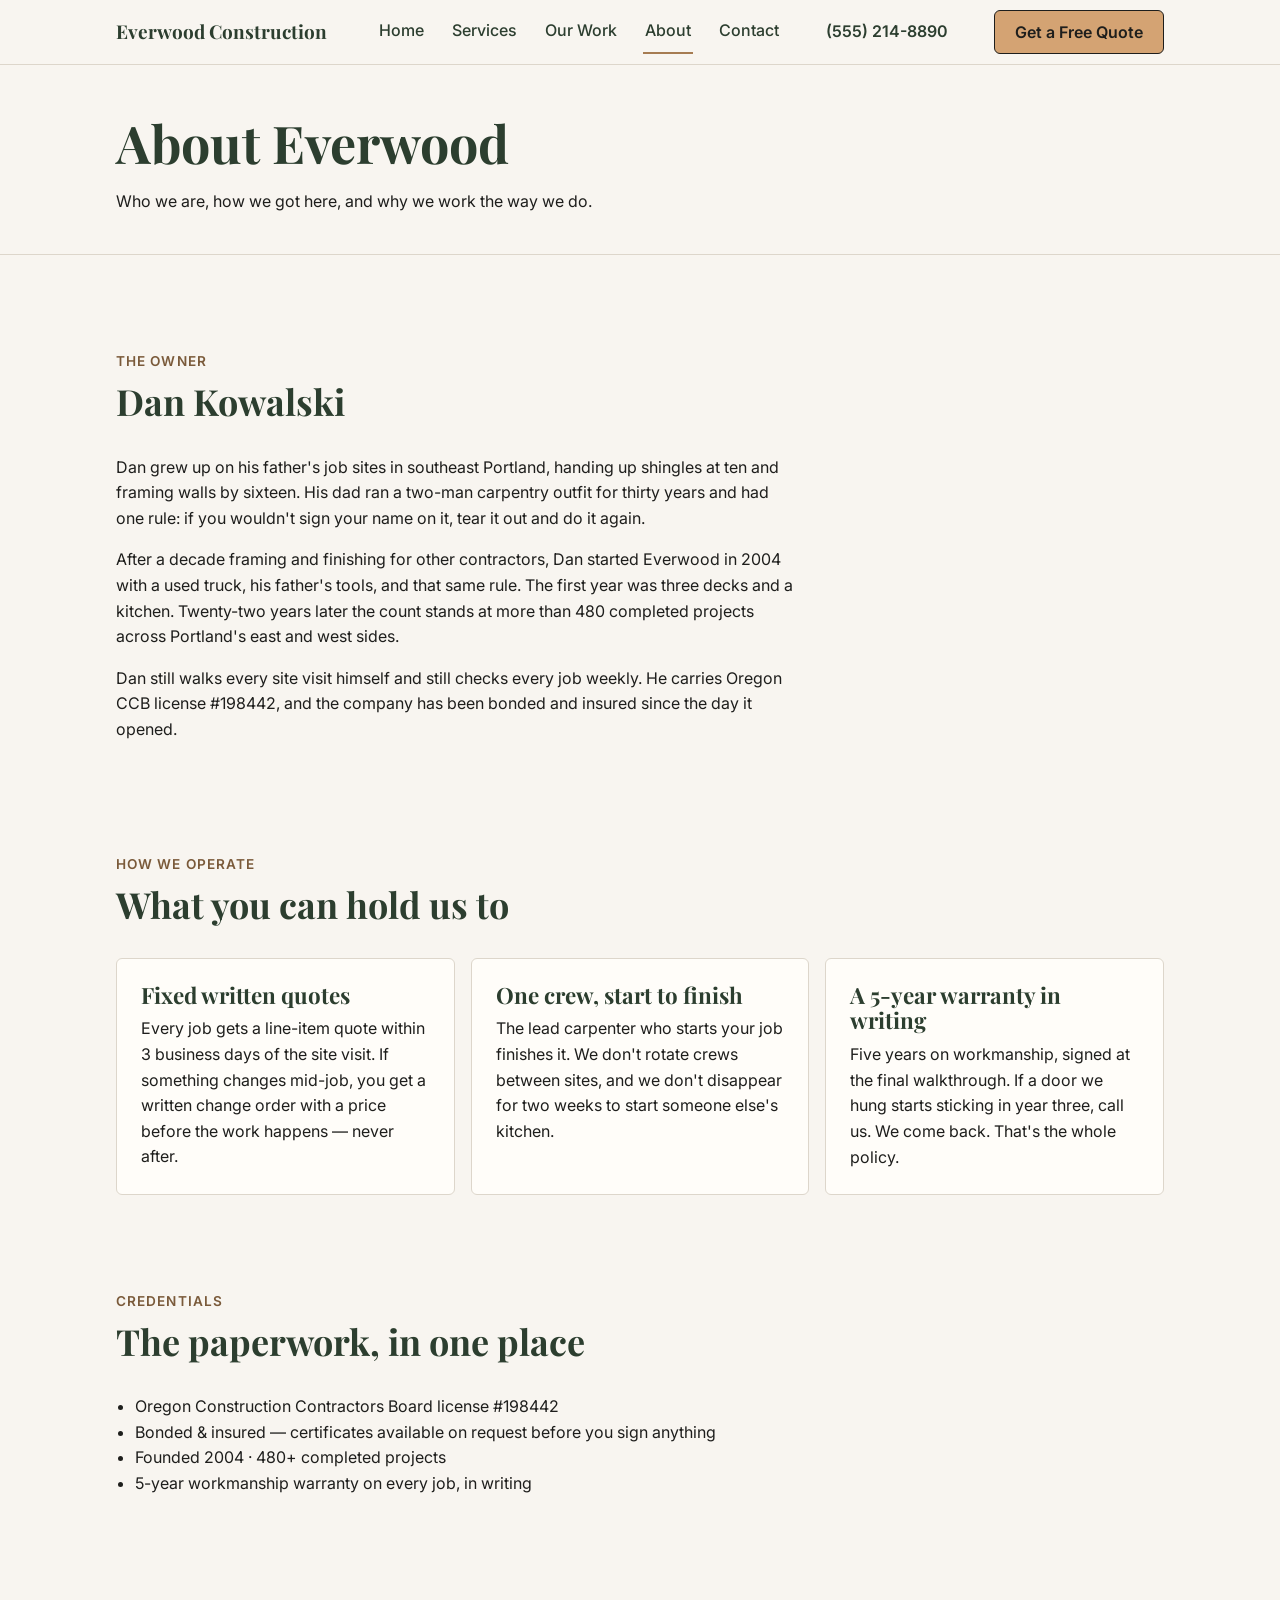
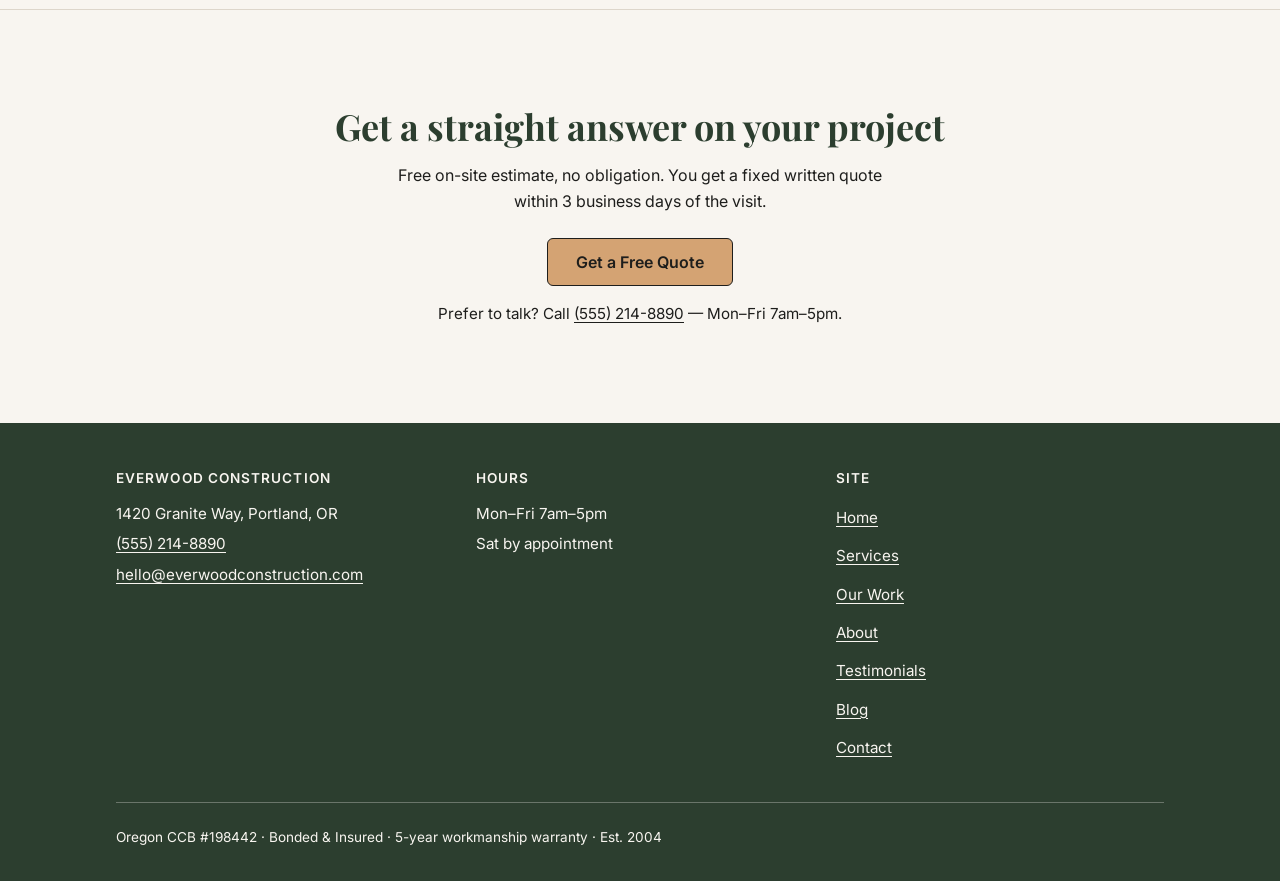
==== about.html @ 276d48b6 "Everwood Construction static site: 7 pages, design system CSS, shared JS Co-Authored-By: Claude Fabl" ====
<!DOCTYPE html>
<html lang="en">
<head>
  <meta charset="utf-8">
  <meta name="viewport" content="width=device-width, initial-scale=1">
  <title>About — Everwood Construction, Portland OR</title>
  <meta name="description" content="Everwood Construction was founded in 2004 by Dan Kowalski, a second-generation carpenter. 480+ completed projects, Oregon CCB #198442, bonded and insured.">
  <link rel="preconnect" href="https://fonts.googleapis.com">
  <link rel="preconnect" href="https://fonts.gstatic.com" crossorigin>
  <link href="https://fonts.googleapis.com/css2?family=Inter:wght@400;500;600&family=Playfair+Display:wght@700&display=swap" rel="stylesheet">
  <link rel="stylesheet" href="css/main.css">
  <script src="js/main.js" defer></script>
</head>
<body>
  <header class="site-header">
    <div class="container">
      <a class="wordmark" href="index.html" aria-label="Everwood Construction — home">
        <svg width="215" height="24" viewBox="0 0 215 24" aria-hidden="true" focusable="false"><text x="0" y="19" font-family="'Playfair Display', Georgia, serif" font-size="19" font-weight="700" fill="#2C3E2F">Everwood Construction</text></svg>
      </a>
      <nav class="main-nav" aria-label="Main">
        <a href="index.html">Home</a>
        <a href="services.html">Services</a>
        <a href="projects.html">Our Work</a>
        <a href="about.html">About</a>
        <a href="contact.html">Contact</a>
      </nav>
      <a class="header-phone" href="tel:+15552148890">(555) 214-8890</a>
      <a class="btn-primary header-cta" href="contact.html">Get a Free Quote</a>
      <button class="nav-toggle" type="button" aria-expanded="false" aria-controls="drawer" aria-label="Open menu">
        <svg width="20" height="20" viewBox="0 0 20 20" aria-hidden="true" focusable="false"><path d="M2 4h16M2 10h16M2 16h16" stroke="currentColor" stroke-width="2"/></svg>
      </button>
    </div>
    <div class="drawer" id="drawer">
      <div class="drawer-top">
        <button class="drawer-close" type="button" aria-label="Close menu">
          <svg width="20" height="20" viewBox="0 0 20 20" aria-hidden="true" focusable="false"><path d="M4 4l12 12M16 4L4 16" stroke="currentColor" stroke-width="2"/></svg>
        </button>
      </div>
      <nav aria-label="Menu">
        <a href="index.html">Home</a>
        <a href="services.html">Services</a>
        <a href="projects.html">Our Work</a>
        <a href="about.html">About</a>
        <a href="contact.html">Contact</a>
      </nav>
      <a class="drawer-phone" href="tel:+15552148890">Call (555) 214-8890</a>
    </div>
  </header>
  <main>
    <section class="page-intro">
      <div class="container">
        <h1>About Everwood</h1>
        <p>Who we are, how we got here, and why we work the way we do.</p>
      </div>
    </section>
    <section class="section">
      <div class="container">
        <div class="section-header">
          <span class="kicker">The owner</span>
          <h2>Dan Kowalski</h2>
        </div>
        <div class="fade-up" style="max-width: 68ch;">
          <p>Dan grew up on his father's job sites in southeast Portland, handing up shingles at ten and framing walls by sixteen. His dad ran a two-man carpentry outfit for thirty years and had one rule: if you wouldn't sign your name on it, tear it out and do it again.</p>
          <p>After a decade framing and finishing for other contractors, Dan started Everwood in 2004 with a used truck, his father's tools, and that same rule. The first year was three decks and a kitchen. Twenty-two years later the count stands at more than 480 completed projects across Portland's east and west sides.</p>
          <p>Dan still walks every site visit himself and still checks every job weekly. He carries Oregon CCB license #198442, and the company has been bonded and insured since the day it opened.</p>
        </div>
      </div>
    </section>
    <section class="section">
      <div class="container">
        <div class="section-header">
          <span class="kicker">How we operate</span>
          <h2>What you can hold us to</h2>
        </div>
        <div class="grid grid-3 fade-up">
          <div class="card">
            <h3>Fixed written quotes</h3>
            <p>Every job gets a line-item quote within 3 business days of the site visit. If something changes mid-job, you get a written change order with a price before the work happens — never after.</p>
          </div>
          <div class="card">
            <h3>One crew, start to finish</h3>
            <p>The lead carpenter who starts your job finishes it. We don't rotate crews between sites, and we don't disappear for two weeks to start someone else's kitchen.</p>
          </div>
          <div class="card">
            <h3>A 5-year warranty in writing</h3>
            <p>Five years on workmanship, signed at the final walkthrough. If a door we hung starts sticking in year three, call us. We come back. That's the whole policy.</p>
          </div>
        </div>
      </div>
    </section>
    <section class="section">
      <div class="container">
        <div class="section-header">
          <span class="kicker">Credentials</span>
          <h2>The paperwork, in one place</h2>
        </div>
        <ul class="fade-up">
          <li>Oregon Construction Contractors Board license #198442</li>
          <li>Bonded &amp; insured — certificates available on request before you sign anything</li>
          <li>Founded 2004 · 480+ completed projects</li>
          <li>5-year workmanship warranty on every job, in writing</li>
        </ul>
      </div>
    </section>
    <section class="quote-cta">
      <div class="container">
        <h2>Get a straight answer on your project</h2>
        <p>Free on-site estimate, no obligation. You get a fixed written quote within 3 business days of the visit.</p>
        <a class="btn-primary" href="contact.html">Get a Free Quote</a>
        <span class="phone-alt">Prefer to talk? Call <a href="tel:+15552148890">(555) 214-8890</a> — Mon–Fri 7am–5pm.</span>
      </div>
    </section>
  </main>
  <div class="action-bar">
    <a href="tel:+15552148890">Call (555) 214-8890</a>
    <a href="contact.html">Free Quote</a>
  </div>
  <footer class="site-footer">
    <div class="container">
      <div class="footer-grid">
        <div>
          <h2>Everwood Construction</h2>
          <ul>
            <li>1420 Granite Way, Portland, OR</li>
            <li><a href="tel:+15552148890">(555) 214-8890</a></li>
            <li><a href="mailto:hello@everwoodconstruction.com">hello@everwoodconstruction.com</a></li>
          </ul>
        </div>
        <div>
          <h2>Hours</h2>
          <ul>
            <li>Mon–Fri 7am–5pm</li>
            <li>Sat by appointment</li>
          </ul>
        </div>
        <nav aria-label="Footer">
          <h2>Site</h2>
          <ul>
            <li><a href="index.html">Home</a></li>
            <li><a href="services.html">Services</a></li>
            <li><a href="projects.html">Our Work</a></li>
            <li><a href="about.html">About</a></li>
            <li><a href="testimonials.html">Testimonials</a></li>
            <li><a href="blog.html">Blog</a></li>
            <li><a href="contact.html">Contact</a></li>
          </ul>
        </nav>
      </div>
      <div class="footer-legal">
        <p>Oregon CCB #198442 · Bonded &amp; Insured · 5-year workmanship warranty · Est. 2004</p>
      </div>
    </div>
  </footer>
</body>
</html>
---- css/main.css ----
/* Everwood Construction — design system
   Mobile-first. Base styles target small screens; min-width queries enhance upward. */

:root {
  --bg: #F8F5F0;
  --ink: #1E1E1C;
  --green: #2C3E2F;
  --sand: #D4A373;        /* primary CTA button only */
  --taupe: #A67C52;       /* small accents: rules, tags, hover */
  --taupe-dark: #7A5A3A;  /* taupe darkened for text-size accents (4.5:1 on bg) */
  --line: #DDD6CB;

  --space-1: 8px;
  --space-2: 16px;
  --space-3: 24px;
  --space-4: 32px;
  --space-5: 40px;
  --space-6: 48px;
  --space-7: 64px;
  --space-8: 96px;

  --font-body: "Inter", -apple-system, BlinkMacSystemFont, "Segoe UI", Roboto, Arial, sans-serif;
  --font-head: "Playfair Display", Georgia, "Times New Roman", serif;

  --max-width: 1080px;
  --header-h: 64px;
  --actionbar-h: 56px;
  --radius: 6px;
}

*,
*::before,
*::after { box-sizing: border-box; }

html {
  -webkit-text-size-adjust: 100%;
}

body {
  margin: 0;
  background: var(--bg);
  color: var(--ink);
  font-family: var(--font-body);
  font-size: 1rem;
  line-height: 1.6;
  /* Reserve space for the mobile action bar so it never covers content. */
  padding-bottom: var(--actionbar-h);
}

h1, h2, h3 {
  font-family: var(--font-head);
  font-weight: 700;
  color: var(--green);
  line-height: 1.15;
  margin: 0 0 var(--space-2);
}

h1 { font-size: clamp(1.9rem, 5.5vw + 0.5rem, 3.25rem); }
h2 { font-size: clamp(1.5rem, 3vw + 0.5rem, 2.25rem); }
h3 { font-size: clamp(1.15rem, 1.5vw + 0.5rem, 1.4rem); }

p { margin: 0 0 var(--space-2); }

a {
  color: var(--ink);
  text-decoration: underline;
  text-underline-offset: 3px;
}

a:hover { color: var(--taupe-dark); }

:focus-visible {
  outline: 3px solid var(--green);
  outline-offset: 2px;
}

ul { margin: 0 0 var(--space-2); padding-left: 1.2em; }

/* ---------- Layout ---------- */

.container {
  max-width: var(--max-width);
  margin: 0 auto;
  padding: 0 var(--space-2);
}

.section {
  padding: var(--space-7) 0;
}

.section + .section { padding-top: 0; }

.section-header {
  margin-bottom: var(--space-4);
}

.section-header .kicker {
  display: block;
  font-size: 0.85rem;
  font-weight: 600;
  letter-spacing: 0.08em;
  text-transform: uppercase;
  color: var(--taupe-dark);
  margin-bottom: var(--space-1);
}

.section-header p {
  max-width: 60ch;
  margin-bottom: 0;
}

.page-intro {
  padding: var(--space-6) 0 var(--space-5);
  border-bottom: 1px solid var(--line);
}

.page-intro p {
  margin: 0;
  max-width: 60ch;
}

/* ---------- Buttons & links ---------- */

/* The one primary CTA style sitewide. Sand appears here and nowhere else. */
.btn-primary {
  display: inline-block;
  background: var(--sand);
  color: var(--ink);
  font-family: var(--font-body);
  font-size: 1rem;
  font-weight: 600;
  line-height: 1;
  text-decoration: none;
  border: 1px solid var(--ink);
  border-radius: var(--radius);
  padding: 15px 28px;
  white-space: nowrap;
  cursor: pointer;
}

.btn-primary:hover {
  color: var(--ink);
  filter: brightness(0.94);
}

/* Secondary actions are plain underlined text links. */
.text-link {
  font-weight: 500;
  text-decoration: underline;
  text-underline-offset: 3px;
}

/* ---------- Header ---------- */

.site-header {
  position: sticky;
  top: 0;
  z-index: 40;
  background: var(--bg);
  border-bottom: 1px solid var(--line);
}

.site-header .container {
  display: flex;
  align-items: center;
  justify-content: space-between;
  gap: var(--space-2);
  min-height: var(--header-h);
}

.wordmark {
  display: inline-flex;
  align-items: center;
  min-height: 44px;
  text-decoration: none;
}

.wordmark svg { display: block; width: 172px; height: auto; }

.header-phone { display: none; }

.header-cta { display: none; }

.main-nav { display: none; }

.nav-toggle {
  display: inline-flex;
  align-items: center;
  justify-content: center;
  width: 44px;
  height: 44px;
  background: none;
  border: 1px solid var(--line);
  border-radius: var(--radius);
  cursor: pointer;
  color: var(--green);
}

/* ---------- Mobile drawer ---------- */

.drawer {
  position: fixed;
  inset: 0;
  z-index: 50;
  background: var(--green);
  display: flex;
  flex-direction: column;
  padding: var(--space-3) var(--space-2);
  transform: translateX(100%);
  transition: transform 0.25s ease;
  visibility: hidden;
}

.drawer.open {
  transform: translateX(0);
  visibility: visible;
}

.drawer-top {
  display: flex;
  justify-content: flex-end;
}

.drawer-close {
  display: inline-flex;
  align-items: center;
  justify-content: center;
  width: 44px;
  height: 44px;
  background: none;
  border: 1px solid rgba(248, 245, 240, 0.4);
  border-radius: var(--radius);
  color: var(--bg);
  cursor: pointer;
}

.drawer nav {
  flex: 1;
  display: flex;
  flex-direction: column;
  justify-content: center;
  gap: var(--space-1);
}

.drawer nav a {
  color: var(--bg);
  font-family: var(--font-head);
  font-size: 1.5rem;
  text-decoration: none;
  padding: var(--space-1) 0;
  min-height: 44px;
  display: flex;
  align-items: center;
}

.drawer nav a[aria-current="page"] {
  text-decoration: underline;
  text-underline-offset: 6px;
}

.drawer-phone {
  color: var(--bg);
  font-weight: 600;
  text-decoration: none;
  padding: var(--space-2) 0;
  min-height: 44px;
  display: flex;
  align-items: center;
  border-top: 1px solid rgba(248, 245, 240, 0.3);
}

/* ---------- Sticky bottom action bar (mobile only) ---------- */

.action-bar {
  position: fixed;
  left: 0;
  right: 0;
  bottom: 0;
  z-index: 40;
  height: var(--actionbar-h);
  display: flex;
  background: var(--green);
  border-top: 1px solid var(--line);
}

.action-bar a {
  flex: 1;
  display: flex;
  align-items: center;
  justify-content: center;
  gap: 8px;
  color: var(--bg);
  font-weight: 600;
  text-decoration: none;
  min-height: 44px;
}

.action-bar a + a {
  border-left: 1px solid rgba(248, 245, 240, 0.3);
}

/* ---------- Hero ---------- */

.hero {
  padding: var(--space-5) 0 var(--space-4);
}

.hero p {
  max-width: 55ch;
  font-size: 1.05rem;
  margin-bottom: var(--space-3);
}

.hero-actions {
  display: flex;
  flex-wrap: wrap;
  align-items: center;
  gap: var(--space-2);
}

.trust-bar {
  border-top: 1px solid var(--line);
  border-bottom: 1px solid var(--line);
  padding: var(--space-2) 0;
  font-size: 0.9rem;
  font-weight: 500;
}

/* ---------- Cards & grids ---------- */

.grid {
  display: grid;
  gap: var(--space-2);
  grid-template-columns: 1fr;
}

.card {
  background: #FFFDF9;
  border: 1px solid var(--line);
  border-radius: var(--radius);
  padding: var(--space-3);
}

.card h3 { margin-bottom: var(--space-1); }

.card h2 {
  font-size: clamp(1.15rem, 1.5vw + 0.5rem, 1.4rem);
  margin-bottom: var(--space-1);
}

.card p:last-child { margin-bottom: 0; }

.card .meta {
  font-size: 0.85rem;
  font-weight: 600;
  color: var(--taupe-dark);
  margin-bottom: var(--space-1);
}

.tag {
  display: inline-block;
  font-size: 0.8rem;
  font-weight: 600;
  color: var(--taupe-dark);
  border: 1px solid var(--taupe);
  border-radius: var(--radius);
  padding: 2px 10px;
  margin-bottom: var(--space-1);
}

/* ---------- Steps (How We Work) ---------- */

.steps {
  list-style: none;
  padding: 0;
  margin: 0;
  display: grid;
  gap: var(--space-2);
  counter-reset: step;
}

.steps li {
  counter-increment: step;
  border: 1px solid var(--line);
  border-radius: var(--radius);
  padding: var(--space-3);
  background: #FFFDF9;
}

.steps li::before {
  content: counter(step);
  display: block;
  font-family: var(--font-head);
  font-size: 1.4rem;
  font-weight: 700;
  color: var(--taupe-dark);
  margin-bottom: var(--space-1);
}

.steps h3 { margin-bottom: 4px; }

.steps .timeframe {
  font-size: 0.85rem;
  font-weight: 600;
  color: var(--taupe-dark);
  display: block;
  margin-bottom: var(--space-1);
}

.steps p:last-child { margin-bottom: 0; }

/* ---------- Testimonials ---------- */

.testimonial {
  border-left: 3px solid var(--taupe);
  padding: var(--space-1) 0 var(--space-1) var(--space-3);
  margin: 0 0 var(--space-3);
}

.testimonial blockquote {
  margin: 0 0 var(--space-1);
  font-size: 1.05rem;
}

.testimonial cite {
  font-style: normal;
  font-size: 0.9rem;
  font-weight: 600;
  color: var(--taupe-dark);
}

/* ---------- FAQ ---------- */

.faq details {
  border: 1px solid var(--line);
  border-radius: var(--radius);
  background: #FFFDF9;
  margin-bottom: var(--space-1);
}

.faq summary {
  cursor: pointer;
  font-weight: 600;
  padding: var(--space-2) var(--space-3);
  min-height: 44px;
  list-style-position: outside;
}

.faq summary:hover { color: var(--taupe-dark); }

.faq details > div {
  padding: 0 var(--space-3) var(--space-2);
}

.faq details > div p:last-child { margin-bottom: 0; }

/* ---------- Forms ---------- */

.form-field {
  margin-bottom: var(--space-3);
}

.form-field label {
  display: block;
  font-weight: 600;
  margin-bottom: 6px;
}

.form-field input,
.form-field select,
.form-field textarea {
  width: 100%;
  font-family: var(--font-body);
  font-size: 1rem; /* ≥16px so iOS never auto-zooms */
  color: var(--ink);
  background: #FFFDF9;
  border: 1px solid var(--line);
  border-radius: var(--radius);
  padding: 12px;
  min-height: 44px;
}

.form-field textarea { min-height: 140px; resize: vertical; }

.form-field .error {
  display: none;
  color: #8A2B1D;
  font-size: 0.9rem;
  font-weight: 500;
  margin-top: 4px;
}

.form-field.invalid .error { display: block; }

.form-field.invalid input,
.form-field.invalid select,
.form-field.invalid textarea {
  border-color: #8A2B1D;
}

.form-confirmation {
  border: 1px solid var(--green);
  border-radius: var(--radius);
  background: #FFFDF9;
  padding: var(--space-4);
}

.form-confirmation h3 { margin-bottom: var(--space-1); }
.form-confirmation p:last-child { margin-bottom: 0; }

/* ---------- Quote CTA block ---------- */

.quote-cta {
  border-top: 1px solid var(--line);
  padding: var(--space-7) 0;
  text-align: center;
}

.quote-cta p {
  max-width: 50ch;
  margin: 0 auto var(--space-3);
}

.quote-cta .phone-alt {
  display: block;
  margin-top: var(--space-2);
  font-size: 0.95rem;
}

/* ---------- Footer ---------- */

.site-footer {
  background: var(--green);
  color: var(--bg);
  padding: var(--space-6) 0 var(--space-4);
  font-size: 0.95rem;
}

.site-footer a {
  color: var(--bg);
}

.site-footer a:hover { opacity: 0.85; }

.footer-grid {
  display: grid;
  gap: var(--space-4);
  grid-template-columns: 1fr;
  margin-bottom: var(--space-4);
}

.site-footer h2 {
  color: var(--bg);
  font-family: var(--font-body);
  font-size: 0.85rem;
  font-weight: 600;
  letter-spacing: 0.08em;
  text-transform: uppercase;
  margin-bottom: var(--space-2);
}

.site-footer ul {
  list-style: none;
  padding: 0;
  margin: 0;
}

.site-footer li { margin-bottom: 6px; }

.site-footer nav a {
  display: inline-flex;
  align-items: center;
  min-height: 32px;
  padding: 4px 0;
}

.footer-legal {
  border-top: 1px solid rgba(248, 245, 240, 0.3);
  padding-top: var(--space-3);
  font-size: 0.85rem;
}

.footer-legal p { margin: 0; }

/* ---------- Blog articles ---------- */

.post {
  border-top: 1px solid var(--line);
  padding: var(--space-6) 0;
  max-width: 68ch;
}

.post:first-of-type { border-top: none; }

.post .post-date {
  font-size: 0.85rem;
  font-weight: 600;
  color: var(--taupe-dark);
  display: block;
  margin-bottom: var(--space-1);
}

/* ---------- Fade-up animation (the one animation) ---------- */

@media (prefers-reduced-motion: no-preference) {
  .fade-up {
    opacity: 0;
    transform: translateY(16px);
    transition: opacity 0.5s ease, transform 0.5s ease;
  }

  .fade-up.visible {
    opacity: 1;
    transform: none;
  }
}

@media (prefers-reduced-motion: reduce) {
  .drawer { transition: none; }
}

/* ---------- Tablet and up ---------- */

@media (min-width: 768px) {
  body { padding-bottom: 0; }

  .action-bar { display: none; }

  .nav-toggle { display: none; }

  .main-nav {
    display: flex;
    align-items: center;
    gap: var(--space-2);
  }

  .main-nav a {
    color: var(--green);
    font-weight: 500;
    text-decoration: none;
    white-space: nowrap;
    display: inline-flex;
    align-items: center;
    min-height: 44px;
    padding: 0 2px;
    border-bottom: 2px solid transparent;
  }

  .main-nav a:hover {
    color: var(--taupe-dark);
  }

  .main-nav a[aria-current="page"] {
    border-bottom-color: var(--taupe);
  }

  .header-cta { display: inline-block; padding: 13px 20px; }

  .grid-2 { grid-template-columns: repeat(2, 1fr); }
  .grid-3 { grid-template-columns: repeat(3, 1fr); }

  .steps { grid-template-columns: repeat(2, 1fr); }

  .footer-grid { grid-template-columns: repeat(3, 1fr); }

  .hero { padding: var(--space-7) 0 var(--space-6); }
}

/* ---------- Desktop ---------- */

@media (min-width: 1080px) {
  .section { padding: var(--space-8) 0; }

  .section + .section { padding-top: 0; }

  .header-phone {
    display: inline-flex;
    align-items: center;
    min-height: 44px;
    color: var(--green);
    font-weight: 600;
    text-decoration: none;
    white-space: nowrap;
  }

  .wordmark svg { width: 215px; }

  .main-nav { gap: var(--space-3); }

  .steps { grid-template-columns: repeat(4, 1fr); }

  .quote-cta { padding: var(--space-8) 0; }
}
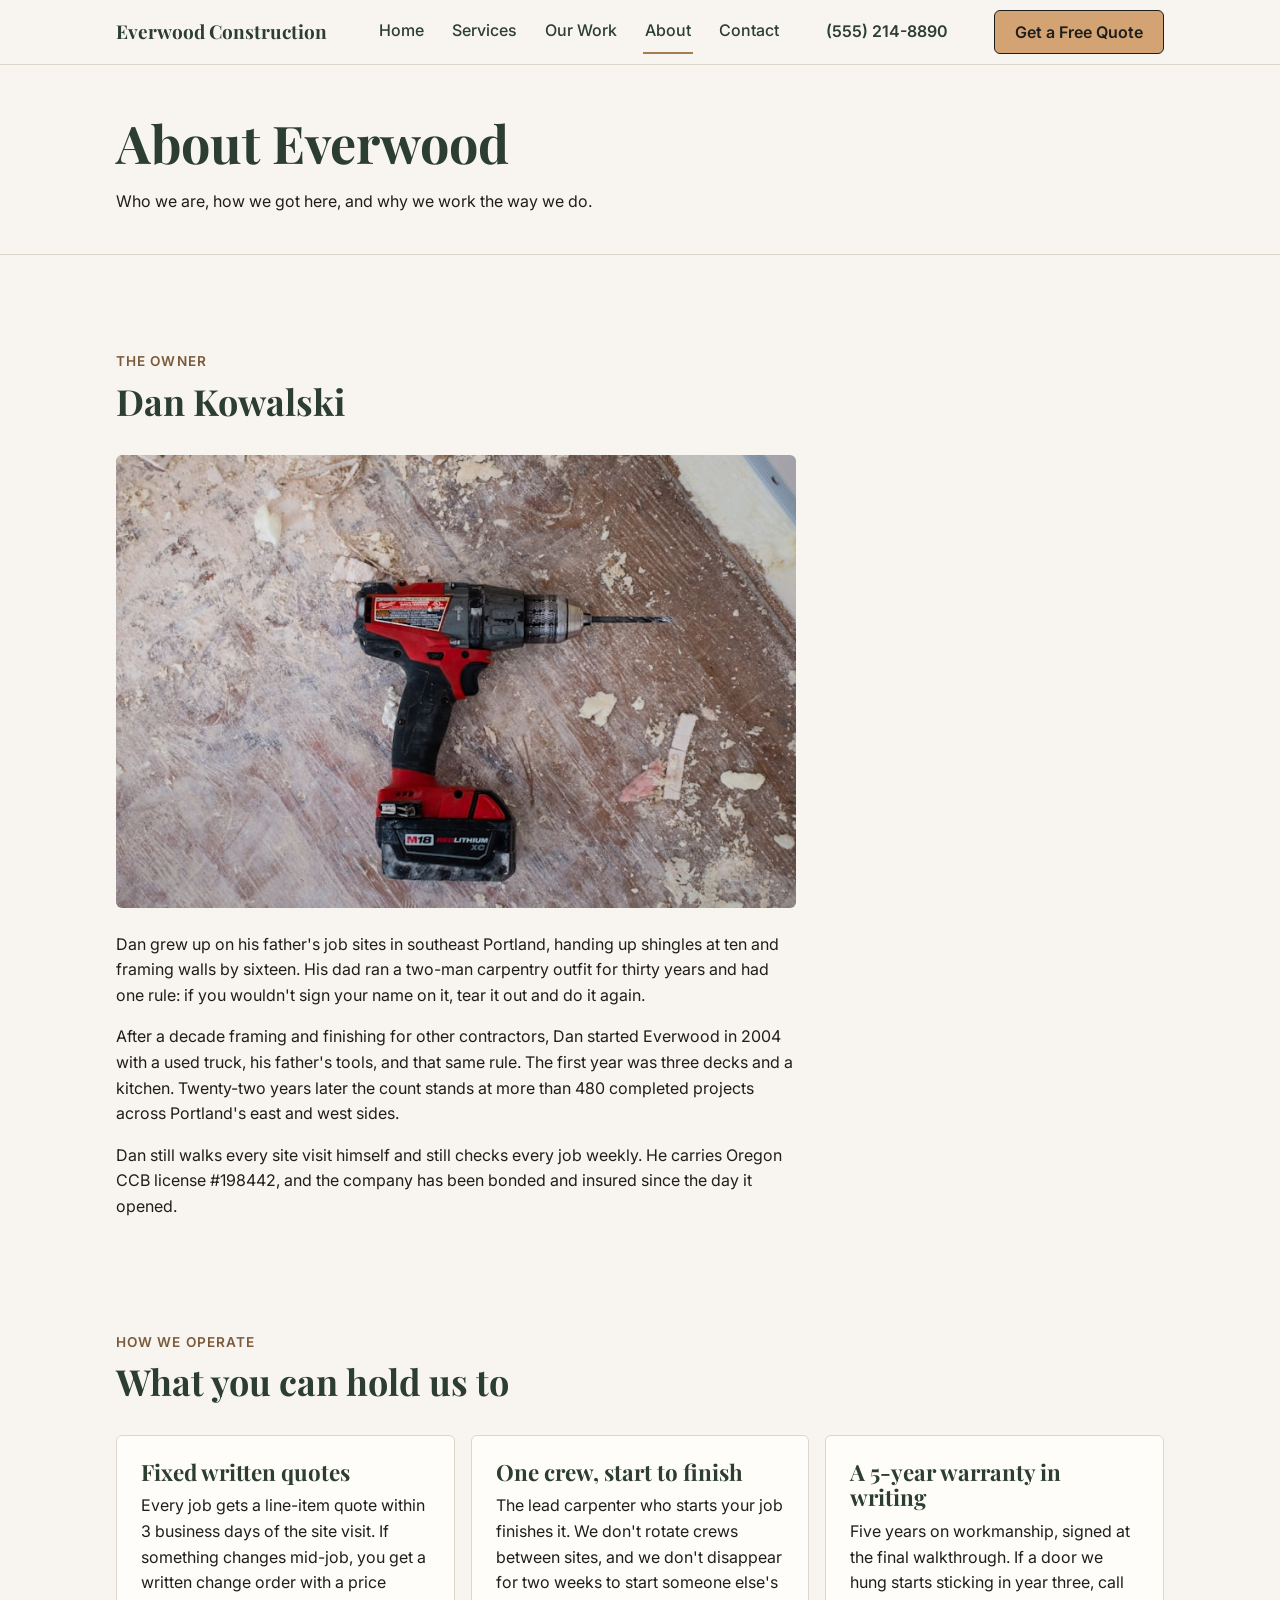
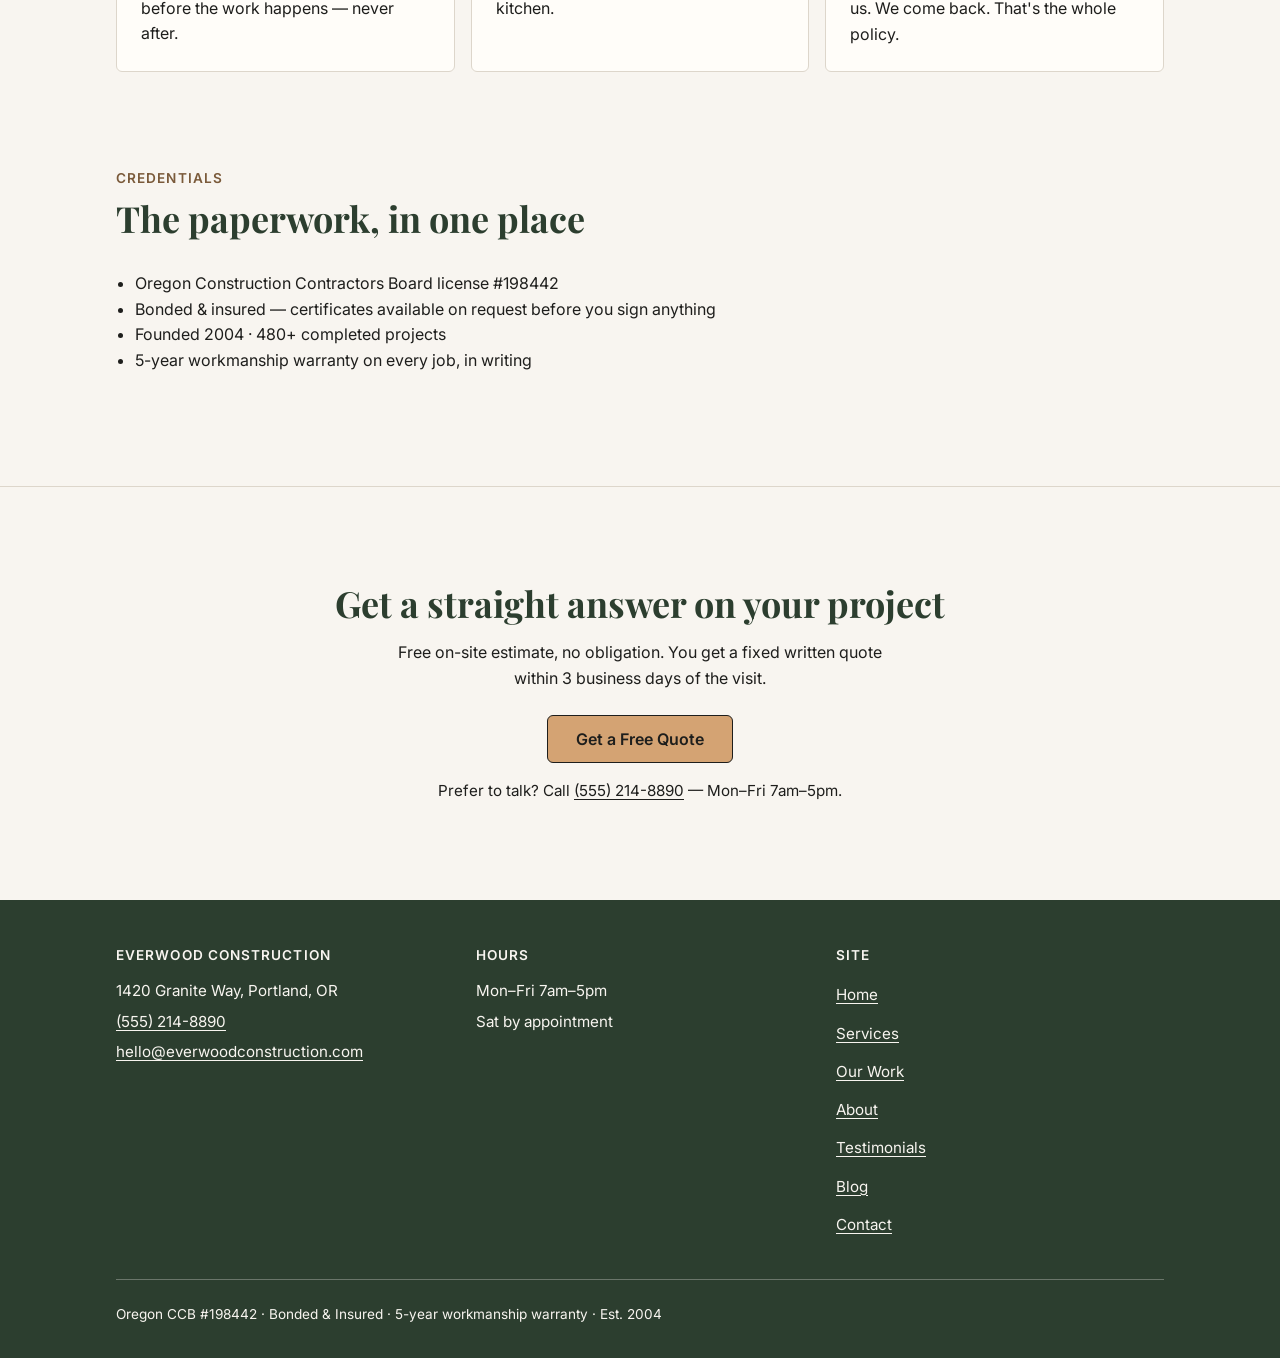
==== commit 24a833c4: "Add hero rewrite and sitewide photography from Unsplash Anxiety-led hero copy on Home; 14 local imag" ====
--- a/about.html
+++ b/about.html
@@ -60,6 +60,7 @@
           <h2>Dan Kowalski</h2>
         </div>
         <div class="fade-up" style="max-width: 68ch;">
+          <img class="content-img" src="assets/images/about-workshop.jpg" alt="Cordless drill resting on a subfloor mid-renovation" width="800" height="533" loading="lazy">
           <p>Dan grew up on his father's job sites in southeast Portland, handing up shingles at ten and framing walls by sixteen. His dad ran a two-man carpentry outfit for thirty years and had one rule: if you wouldn't sign your name on it, tear it out and do it again.</p>
           <p>After a decade framing and finishing for other contractors, Dan started Everwood in 2004 with a used truck, his father's tools, and that same rule. The first year was three decks and a kitchen. Twenty-two years later the count stands at more than 480 completed projects across Portland's east and west sides.</p>
           <p>Dan still walks every site visit himself and still checks every job weekly. He carries Oregon CCB license #198442, and the company has been bonded and insured since the day it opened.</p>
--- a/css/main.css
+++ b/css/main.css
@@ -366,6 +366,33 @@
   border-radius: var(--radius);
   padding: 2px 10px;
   margin-bottom: var(--space-1);
+}
+
+/* ---------- Images ---------- */
+
+.card-img {
+  display: block;
+  width: 100%;
+  height: auto;
+  border-radius: var(--radius);
+  margin-bottom: var(--space-2);
+}
+
+.hero-figure {
+  padding-top: var(--space-4);
+}
+
+.hero-figure img,
+.content-img {
+  display: block;
+  width: 100%;
+  height: auto;
+  border-radius: var(--radius);
+}
+
+.content-img {
+  max-width: 68ch;
+  margin-bottom: var(--space-3);
 }
 
 /* ---------- Steps (How We Work) ---------- */
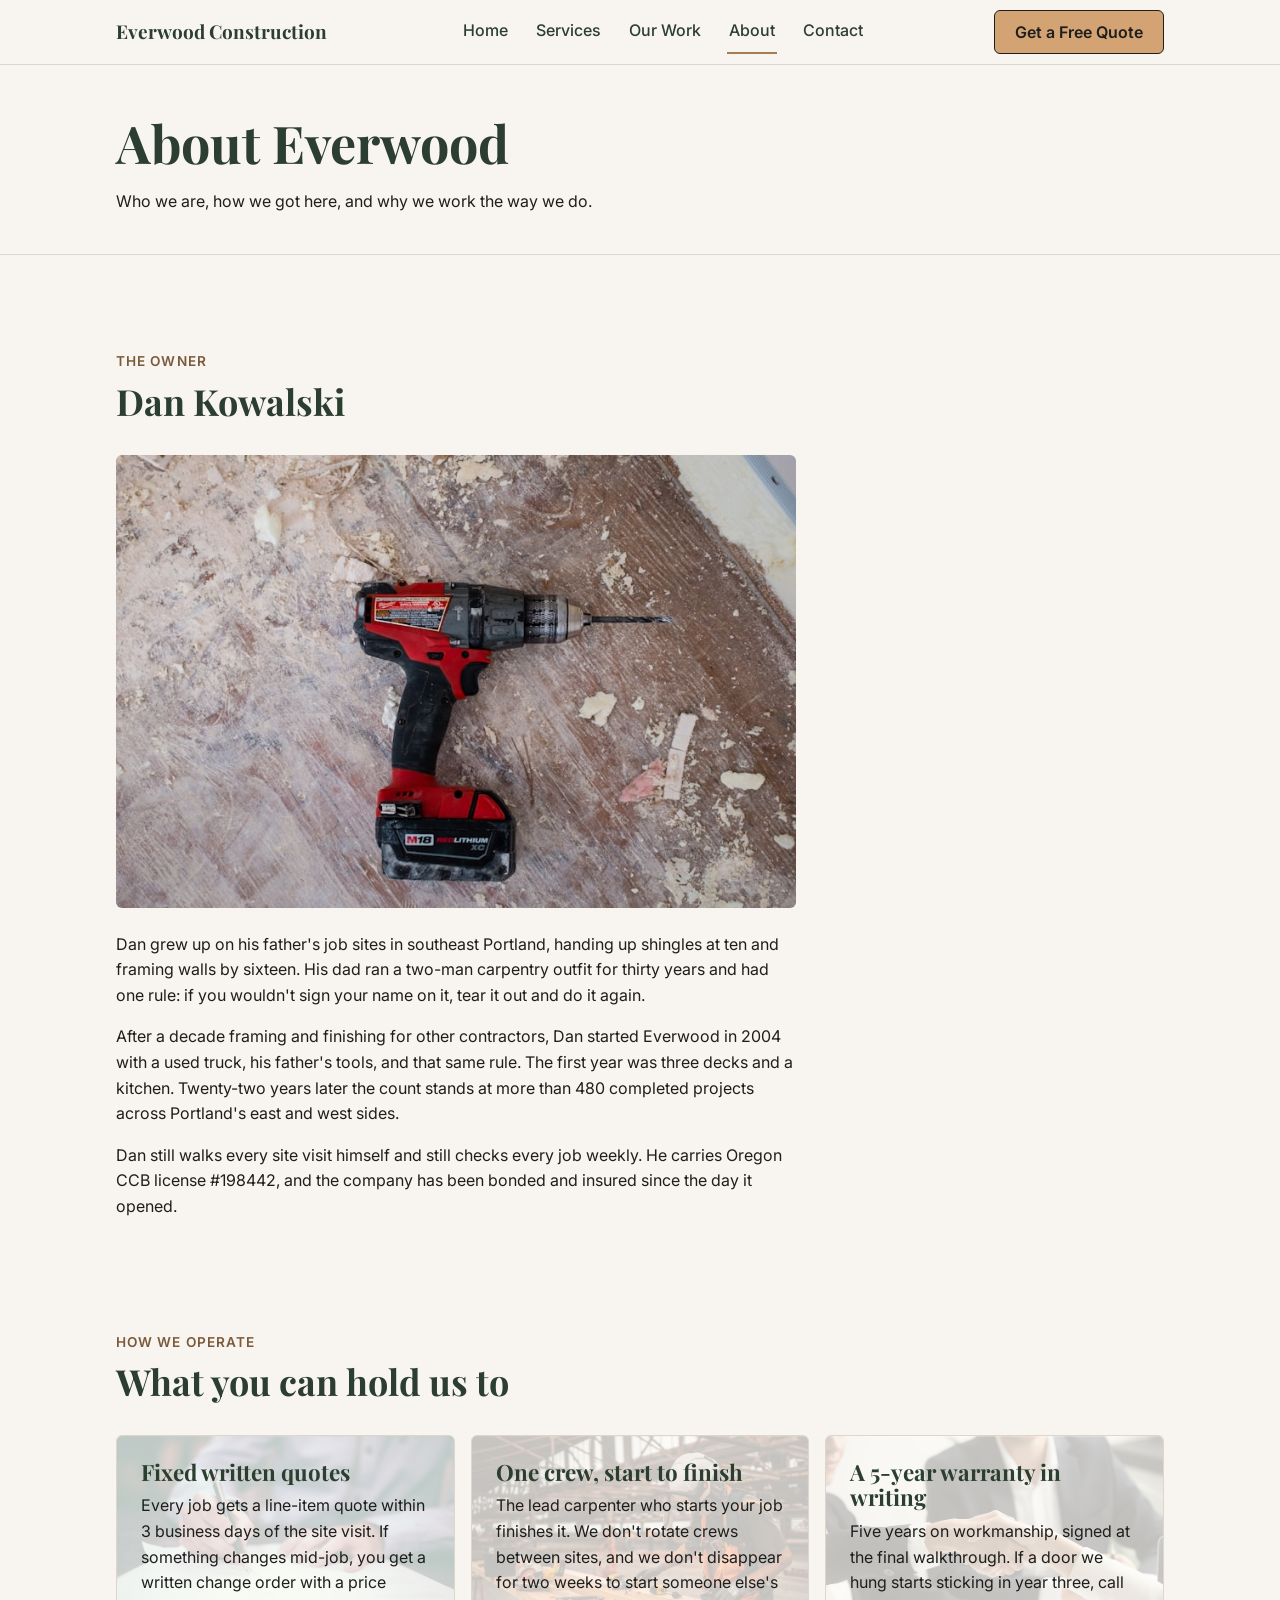
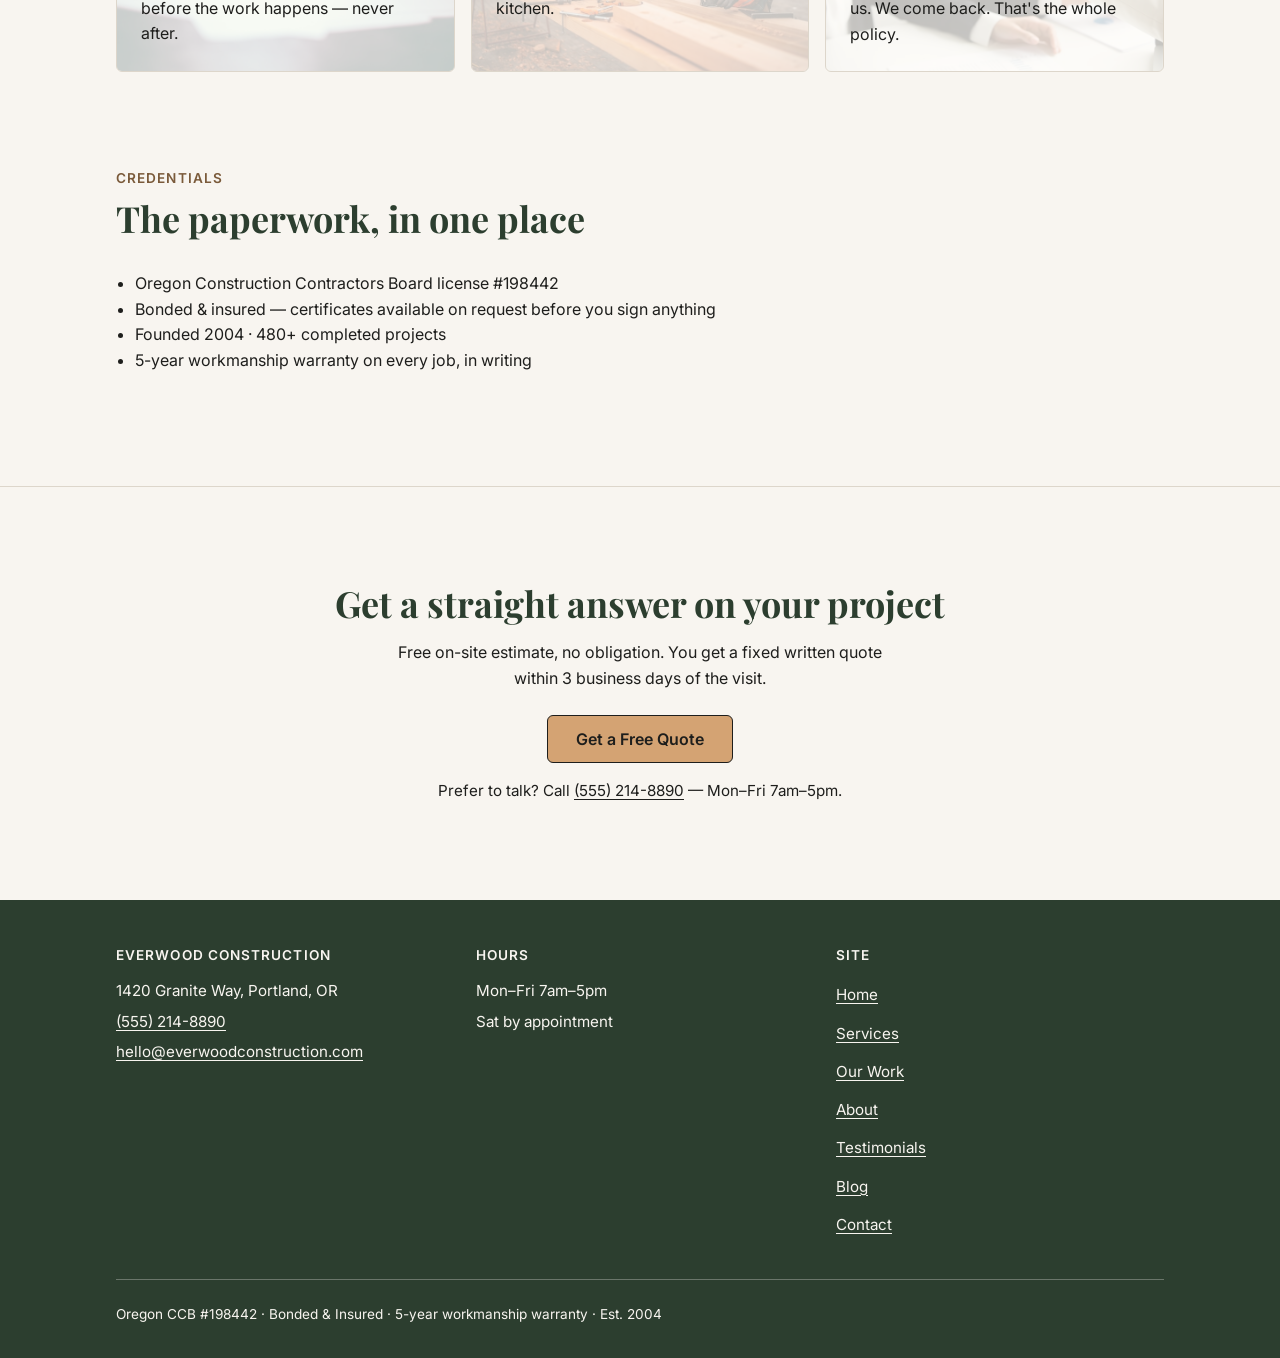
==== commit b3ee4f4b: "Faded background images in text boxes; drop header phone link All 16 text-only boxes (Home services/" ====
--- a/about.html
+++ b/about.html
@@ -24,7 +24,6 @@
         <a href="about.html">About</a>
         <a href="contact.html">Contact</a>
       </nav>
-      <a class="header-phone" href="tel:+15552148890">(555) 214-8890</a>
       <a class="btn-primary header-cta" href="contact.html">Get a Free Quote</a>
       <button class="nav-toggle" type="button" aria-expanded="false" aria-controls="drawer" aria-label="Open menu">
         <svg width="20" height="20" viewBox="0 0 20 20" aria-hidden="true" focusable="false"><path d="M2 4h16M2 10h16M2 16h16" stroke="currentColor" stroke-width="2"/></svg>
@@ -74,15 +73,15 @@
           <h2>What you can hold us to</h2>
         </div>
         <div class="grid grid-3 fade-up">
-          <div class="card">
+          <div class="card has-bg bg-step-quote">
             <h3>Fixed written quotes</h3>
             <p>Every job gets a line-item quote within 3 business days of the site visit. If something changes mid-job, you get a written change order with a price before the work happens — never after.</p>
           </div>
-          <div class="card">
+          <div class="card has-bg bg-step-build">
             <h3>One crew, start to finish</h3>
             <p>The lead carpenter who starts your job finishes it. We don't rotate crews between sites, and we don't disappear for two weeks to start someone else's kitchen.</p>
           </div>
-          <div class="card">
+          <div class="card has-bg bg-step-walkthrough">
             <h3>A 5-year warranty in writing</h3>
             <p>Five years on workmanship, signed at the final walkthrough. If a door we hung starts sticking in year three, call us. We come back. That's the whole policy.</p>
           </div>
--- a/css/main.css
+++ b/css/main.css
@@ -177,8 +177,6 @@
 
 .wordmark svg { display: block; width: 172px; height: auto; }
 
-.header-phone { display: none; }
-
 .header-cta { display: none; }
 
 .main-nav { display: none; }
@@ -394,6 +392,38 @@
   max-width: 68ch;
   margin-bottom: var(--space-3);
 }
+
+/* Faded background image inside a box; text stays on top and readable.
+   Uses ::after because .steps li already uses ::before for the counter. */
+.has-bg {
+  position: relative;
+  z-index: 0;
+  overflow: hidden;
+}
+
+.has-bg::after {
+  content: "";
+  position: absolute;
+  inset: 0;
+  z-index: -1;
+  background-size: cover;
+  background-position: center;
+  opacity: 0.25;
+}
+
+.bg-svc-kitchen::after { background-image: url("../assets/images/svc-kitchen.jpg"); }
+.bg-svc-bathroom::after { background-image: url("../assets/images/svc-bathroom.jpg"); }
+.bg-svc-addition::after { background-image: url("../assets/images/svc-addition.jpg"); }
+.bg-svc-fullhome::after { background-image: url("../assets/images/svc-fullhome.jpg"); }
+.bg-svc-deck::after { background-image: url("../assets/images/svc-deck.jpg"); }
+.bg-svc-structural::after { background-image: url("../assets/images/svc-structural.jpg"); }
+.bg-step-visit::after { background-image: url("../assets/images/step-visit.jpg"); }
+.bg-step-quote::after { background-image: url("../assets/images/step-quote.jpg"); }
+.bg-step-build::after { background-image: url("../assets/images/step-build.jpg"); }
+.bg-step-walkthrough::after { background-image: url("../assets/images/step-walkthrough.jpg"); }
+.bg-proj-kitchen::after { background-image: url("../assets/images/proj-kitchen.jpg"); }
+.bg-proj-fullhome::after { background-image: url("../assets/images/proj-fullhome.jpg"); }
+.bg-proj-addition::after { background-image: url("../assets/images/proj-addition.jpg"); }
 
 /* ---------- Steps (How We Work) ---------- */
 
@@ -700,16 +730,6 @@
 
   .section + .section { padding-top: 0; }
 
-  .header-phone {
-    display: inline-flex;
-    align-items: center;
-    min-height: 44px;
-    color: var(--green);
-    font-weight: 600;
-    text-decoration: none;
-    white-space: nowrap;
-  }
-
   .wordmark svg { width: 215px; }
 
   .main-nav { gap: var(--space-3); }
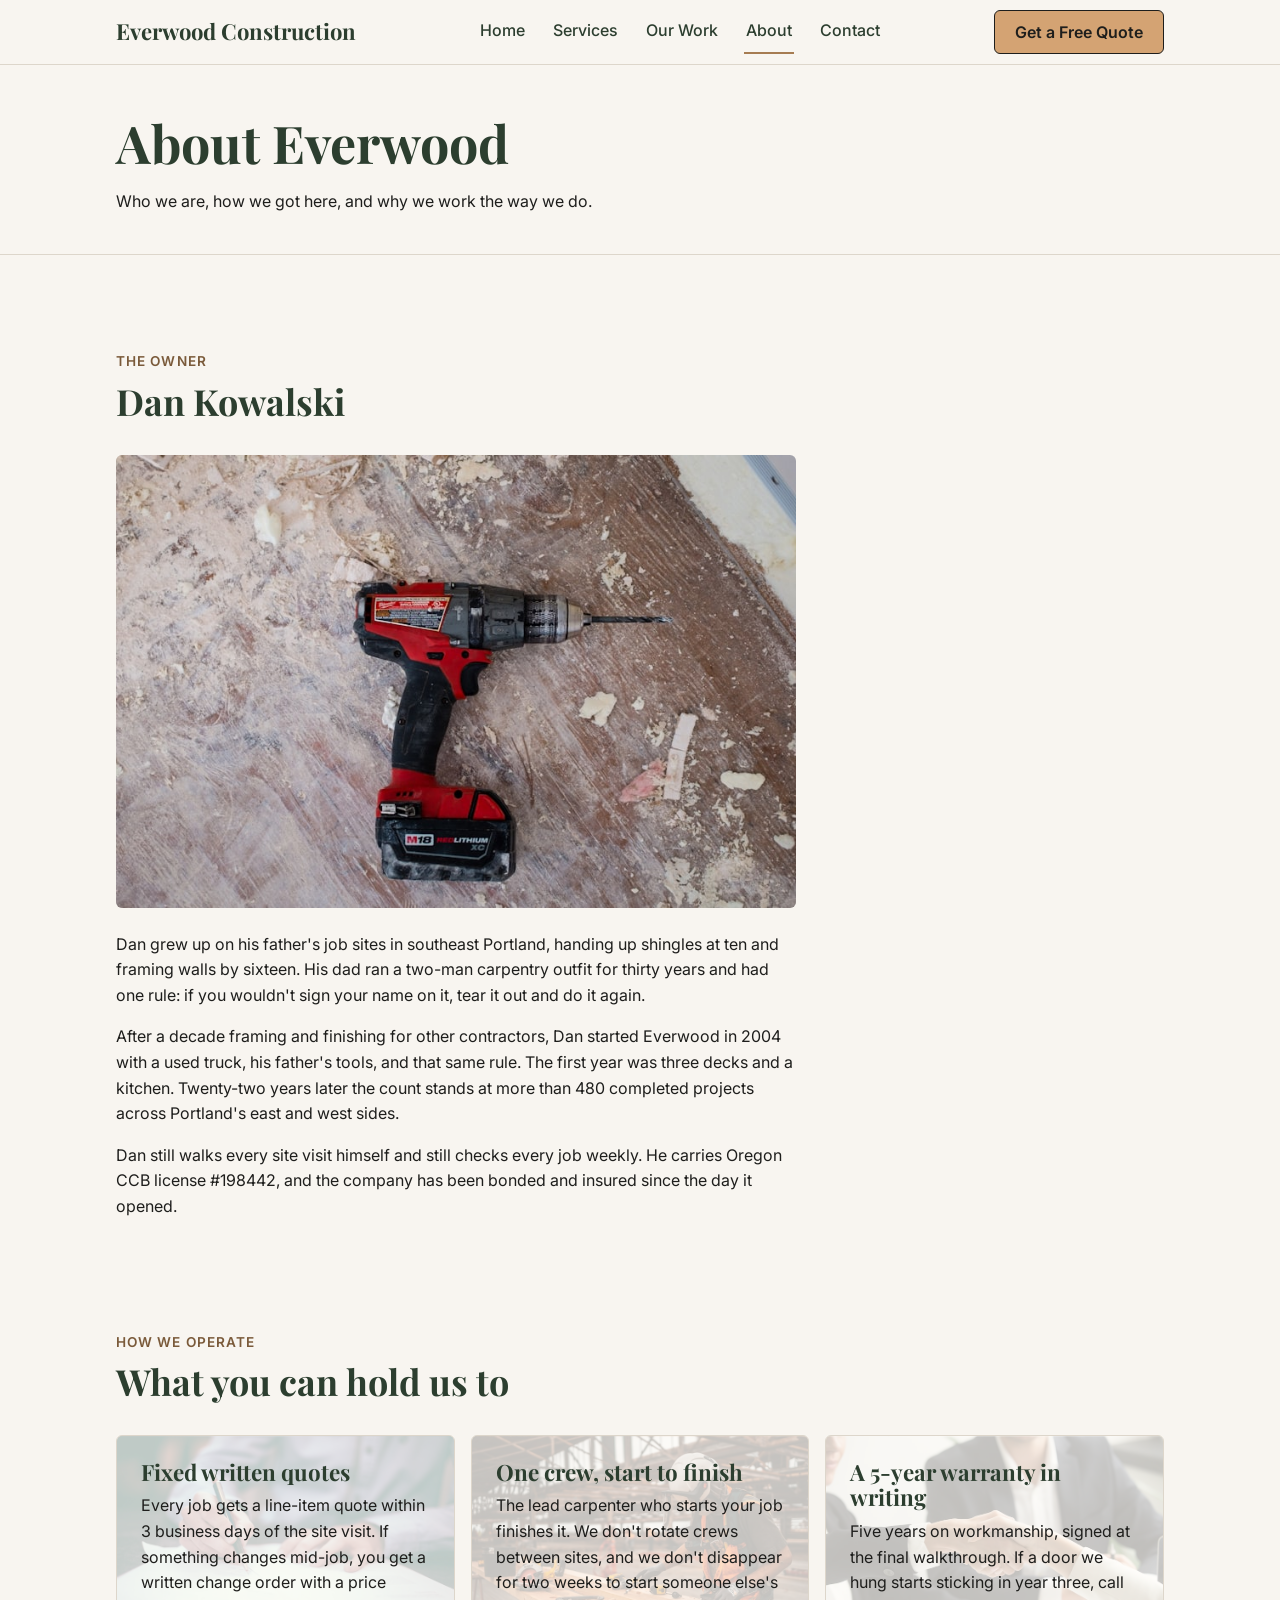
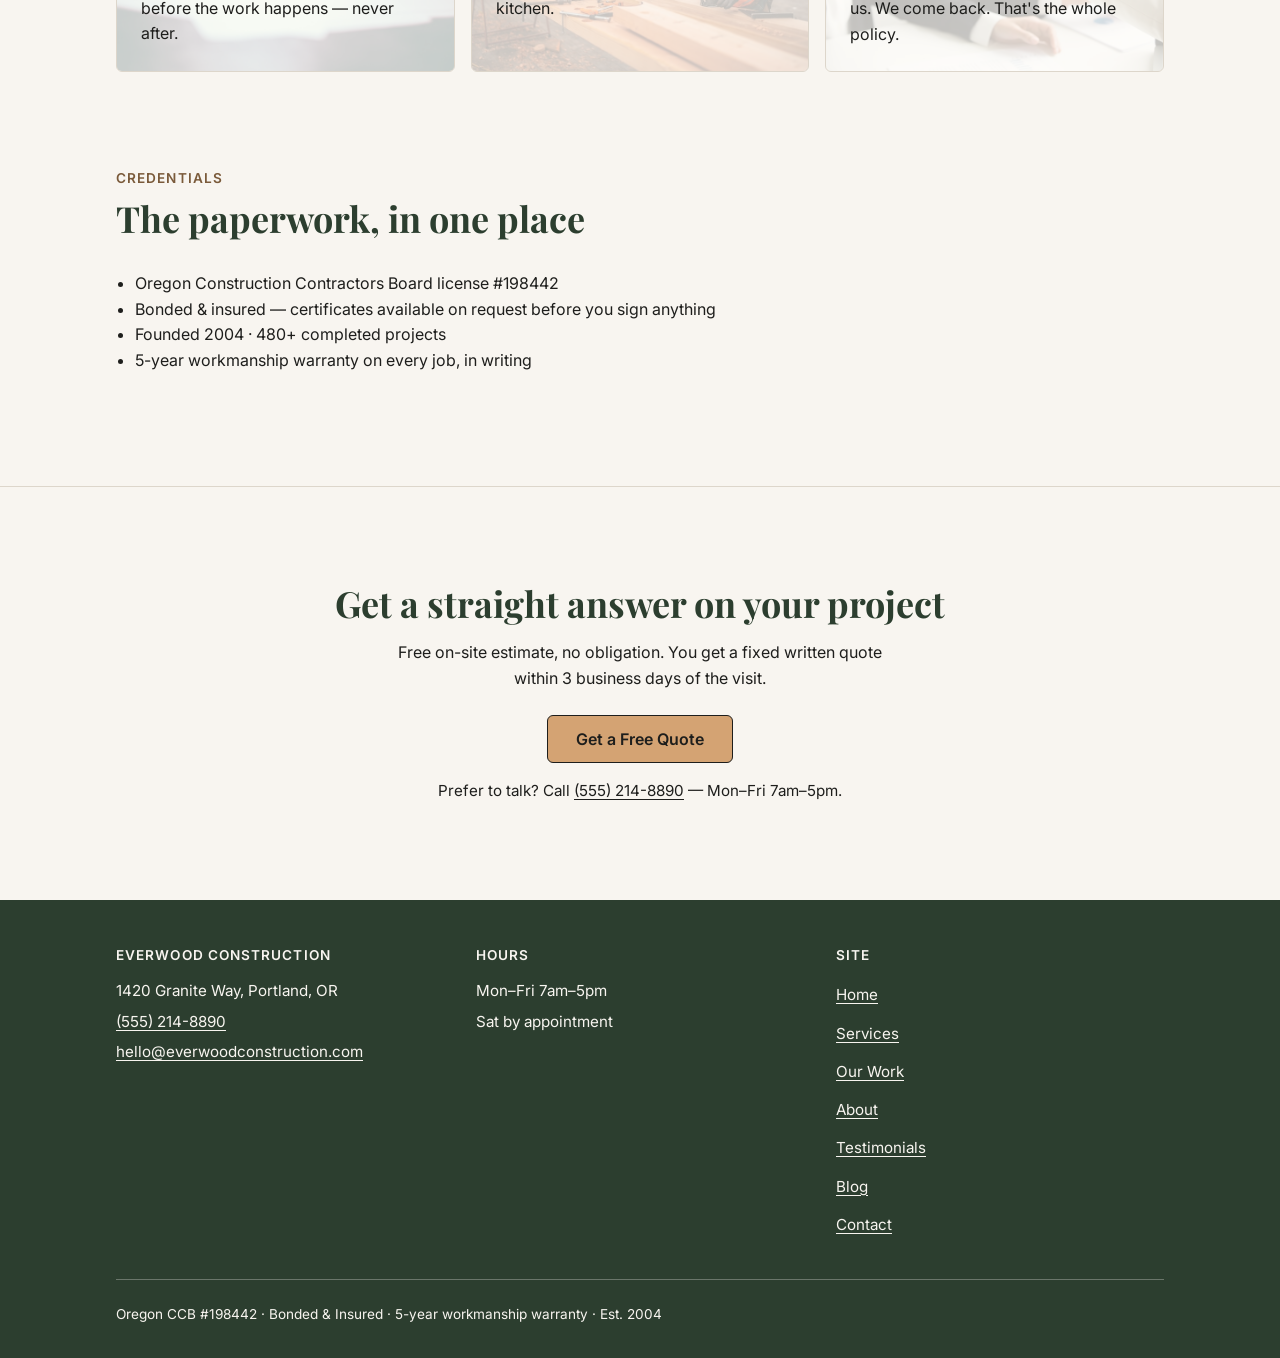
==== commit aaa53c24: "Larger wordmark; 75%-width drawer with blur backdrop and pattern Wordmark up to 250px on desktop (18" ====
--- a/about.html
+++ b/about.html
@@ -42,7 +42,6 @@
         <a href="about.html">About</a>
         <a href="contact.html">Contact</a>
       </nav>
-      <a class="drawer-phone" href="tel:+15552148890">Call (555) 214-8890</a>
     </div>
   </header>
   <main>
--- a/css/main.css
+++ b/css/main.css
@@ -175,7 +175,7 @@
   text-decoration: none;
 }
 
-.wordmark svg { display: block; width: 172px; height: auto; }
+.wordmark svg { display: block; width: 180px; height: auto; }
 
 .header-cta { display: none; }
 
@@ -198,15 +198,33 @@
 
 .drawer {
   position: fixed;
-  inset: 0;
+  top: 0;
+  right: 0;
+  bottom: 0;
+  width: 75%;
   z-index: 50;
-  background: var(--green);
+  background-color: var(--green);
+  background-image: url("data:image/svg+xml,%3Csvg xmlns='http://www.w3.org/2000/svg' width='56' height='56' viewBox='0 0 56 56'%3E%3Cg fill='none' stroke='%23F8F5F0' stroke-opacity='0.08' stroke-width='1.5'%3E%3Cpath d='M12 30 28 16l16 14M17 27v15h22V27'/%3E%3C/g%3E%3C/svg%3E");
+  border-left: 3px solid var(--taupe);
   display: flex;
   flex-direction: column;
-  padding: var(--space-3) var(--space-2);
+  padding: var(--space-3) var(--space-3) calc(var(--actionbar-h) + var(--space-3));
   transform: translateX(100%);
   transition: transform 0.25s ease;
   visibility: hidden;
+}
+
+/* Blurred strip over the page left of the open drawer */
+.drawer::before {
+  content: "";
+  position: absolute;
+  top: 0;
+  bottom: 0;
+  right: 100%;
+  width: 34vw;
+  background: rgba(30, 30, 28, 0.25);
+  backdrop-filter: blur(4px);
+  -webkit-backdrop-filter: blur(4px);
 }
 
 .drawer.open {
@@ -254,17 +272,14 @@
 .drawer nav a[aria-current="page"] {
   text-decoration: underline;
   text-underline-offset: 6px;
-}
-
-.drawer-phone {
+  text-decoration-color: var(--taupe);
+}
+
+.drawer nav a:hover {
   color: var(--bg);
-  font-weight: 600;
-  text-decoration: none;
-  padding: var(--space-2) 0;
-  min-height: 44px;
-  display: flex;
-  align-items: center;
-  border-top: 1px solid rgba(248, 245, 240, 0.3);
+  text-decoration: underline;
+  text-underline-offset: 6px;
+  text-decoration-color: var(--taupe);
 }
 
 /* ---------- Sticky bottom action bar (mobile only) ---------- */
@@ -730,7 +745,7 @@
 
   .section + .section { padding-top: 0; }
 
-  .wordmark svg { width: 215px; }
+  .wordmark svg { width: 250px; }
 
   .main-nav { gap: var(--space-3); }
 
